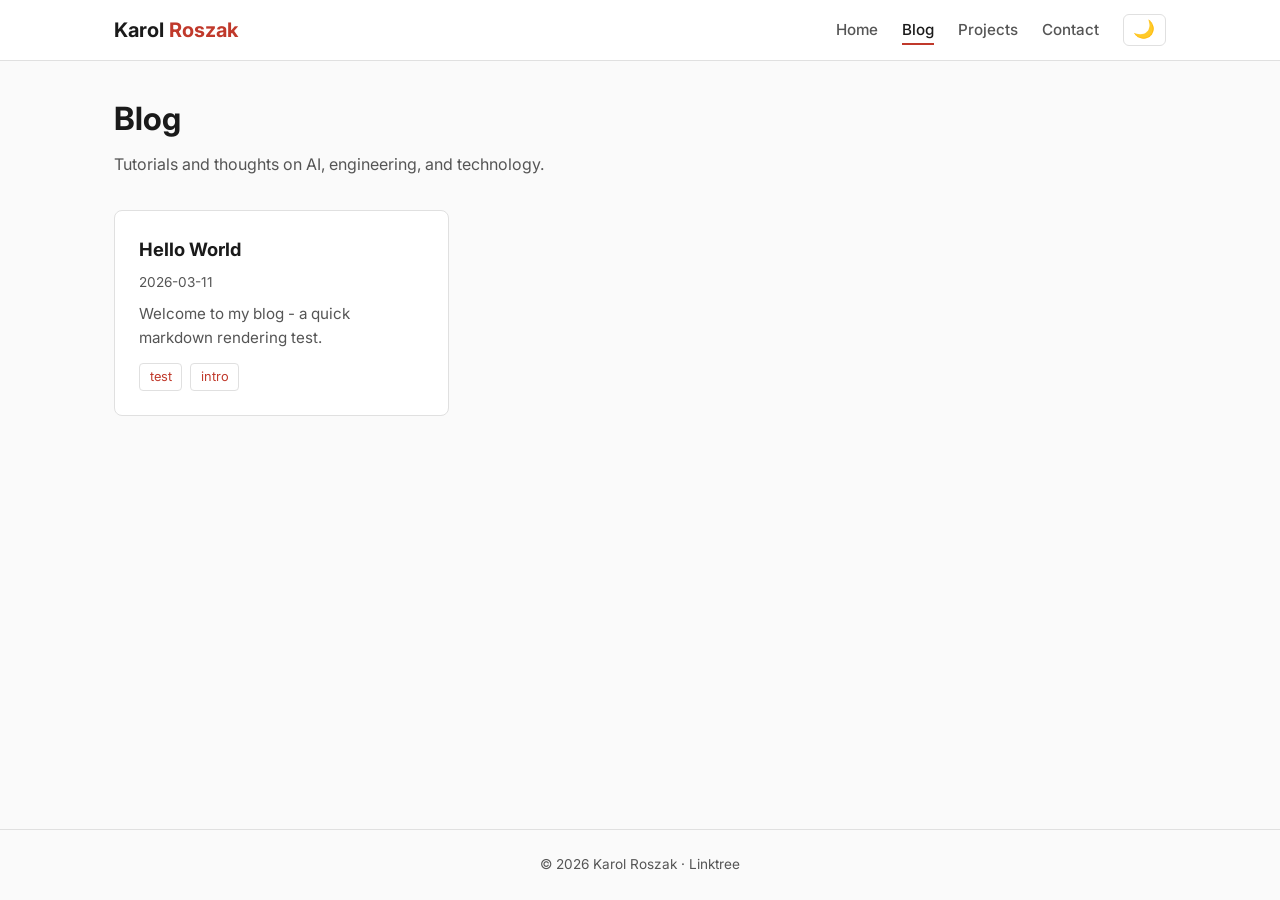
==== blog.html @ 279e9480 "Implement complete personal website with blog and projects system." ====
<!DOCTYPE html>
<html lang="en" data-theme="dark">
<head>
    <meta charset="UTF-8">
    <meta name="viewport" content="width=device-width, initial-scale=1.0">
    <title>Blog | Karol Roszak</title>
    <meta name="description" content="Blog posts by Karol Roszak on AI, engineering, and technology">
    <link rel="preconnect" href="https://fonts.googleapis.com">
    <link rel="preconnect" href="https://fonts.gstatic.com" crossorigin>
    <link href="https://fonts.googleapis.com/css2?family=Inter:wght@400;500;600;700;800&family=JetBrains+Mono:wght@400;500&display=swap" rel="stylesheet">
    <link rel="stylesheet" href="css/styles.css">
    <script src="js/theme.js"></script>
</head>
<body>
    <div id="header-placeholder"></div>

    <main>
        <h1 class="page-title">Blog</h1>
        <p class="page-description">Tutorials and thoughts on AI, engineering, and technology.</p>

        <div id="blog-posts" class="card-grid">
            <p class="loading">Loading posts...</p>
        </div>
    </main>

    <div id="footer-placeholder"></div>

    <script src="js/components.js"></script>
    <script src="js/blog.js"></script>
</body>
</html>
---- css/styles.css ----
/* ===== Reset & Base ===== */
*, *::before, *::after {
    margin: 0;
    padding: 0;
    box-sizing: border-box;
}

/* ===== Theme Variables ===== */
:root {
    --bg-primary: #0d0d0d;
    --bg-secondary: #1a1a1a;
    --bg-card: #222222;
    --text-primary: #e0e0e0;
    --text-secondary: #a0a0a0;
    --accent: #c0392b;
    --accent-hover: #e74c3c;
    --border: #333333;
    --font-body: 'Inter', sans-serif;
    --font-mono: 'JetBrains Mono', monospace;
    --max-width: 1100px;
    --transition: 0.3s ease;
}

[data-theme="light"] {
    --bg-primary: #fafafa;
    --bg-secondary: #ffffff;
    --bg-card: #ffffff;
    --text-primary: #1a1a1a;
    --text-secondary: #555555;
    --border: #e0e0e0;
}

/* ===== Global ===== */
html {
    scroll-behavior: smooth;
}

body {
    font-family: var(--font-body);
    background-color: var(--bg-primary);
    color: var(--text-primary);
    line-height: 1.6;
    min-height: 100vh;
    display: flex;
    flex-direction: column;
    transition: background-color var(--transition), color var(--transition);
}

a {
    color: var(--accent);
    text-decoration: none;
    transition: color var(--transition);
}

a:hover {
    color: var(--accent-hover);
}

img {
    max-width: 100%;
    height: auto;
}

/* ===== Header ===== */
.site-header {
    background-color: var(--bg-secondary);
    border-bottom: 1px solid var(--border);
    position: sticky;
    top: 0;
    z-index: 100;
    transition: background-color var(--transition), border-color var(--transition);
}

.header-inner {
    max-width: var(--max-width);
    margin: 0 auto;
    padding: 0 1.5rem;
    display: flex;
    align-items: center;
    justify-content: space-between;
    height: 60px;
}

.site-logo {
    font-size: 1.25rem;
    font-weight: 700;
    color: var(--text-primary);
}

.site-logo span {
    color: var(--accent);
}

.nav-links {
    display: flex;
    align-items: center;
    gap: 1.5rem;
    list-style: none;
}

.nav-links a {
    color: var(--text-secondary);
    font-size: 0.95rem;
    font-weight: 500;
    padding: 0.25rem 0;
    border-bottom: 2px solid transparent;
    transition: color var(--transition), border-color var(--transition);
}

.nav-links a:hover,
.nav-links a.active {
    color: var(--text-primary);
    border-bottom-color: var(--accent);
}

.theme-toggle {
    background: none;
    border: 1px solid var(--border);
    color: var(--text-primary);
    cursor: pointer;
    padding: 0.4rem 0.6rem;
    border-radius: 6px;
    font-size: 1.1rem;
    line-height: 1;
    transition: background-color var(--transition), border-color var(--transition);
}

.theme-toggle:hover {
    background-color: var(--bg-card);
}

/* Hamburger */
.hamburger {
    display: none;
    background: none;
    border: none;
    color: var(--text-primary);
    font-size: 1.5rem;
    cursor: pointer;
    padding: 0.25rem;
}

/* ===== Main ===== */
main {
    flex: 1;
    max-width: var(--max-width);
    width: 100%;
    margin: 0 auto;
    padding: 2rem 1.5rem;
}

/* ===== Hero ===== */
.hero {
    text-align: center;
    padding: 4rem 0 3rem;
}

.hero h1 {
    font-size: 3rem;
    font-weight: 800;
    letter-spacing: -0.02em;
    margin-bottom: 0.25rem;
}

.hero .subtitle {
    font-size: 1.25rem;
    color: var(--accent);
    font-family: var(--font-mono);
    margin-bottom: 0.5rem;
}

.hero .tagline {
    font-size: 1.1rem;
    color: var(--text-secondary);
    margin-bottom: 1.5rem;
}

.hero .bio {
    max-width: 600px;
    margin: 0 auto;
    color: var(--text-secondary);
    line-height: 1.8;
}

/* ===== Section ===== */
.section {
    margin-bottom: 3rem;
}

.section-title {
    font-size: 1.5rem;
    font-weight: 700;
    margin-bottom: 1.5rem;
    padding-bottom: 0.5rem;
    border-bottom: 2px solid var(--accent);
    display: inline-block;
}

/* ===== Card Grid ===== */
.card-grid {
    display: grid;
    grid-template-columns: repeat(auto-fill, minmax(300px, 1fr));
    gap: 1.5rem;
}

.card {
    background-color: var(--bg-card);
    border: 1px solid var(--border);
    border-radius: 8px;
    padding: 1.5rem;
    transition: transform var(--transition), box-shadow var(--transition),
                background-color var(--transition), border-color var(--transition);
}

.card:hover {
    transform: translateY(-2px);
    box-shadow: 0 4px 12px rgba(0, 0, 0, 0.3);
}

.card h3 {
    font-size: 1.15rem;
    margin-bottom: 0.5rem;
}

.card h3 a {
    color: var(--text-primary);
}

.card h3 a:hover {
    color: var(--accent);
}

.card .date {
    font-size: 0.85rem;
    color: var(--text-secondary);
    margin-bottom: 0.5rem;
}

.card .description {
    color: var(--text-secondary);
    font-size: 0.95rem;
    margin-bottom: 0.75rem;
}

.card .tags {
    display: flex;
    flex-wrap: wrap;
    gap: 0.5rem;
}

.tag {
    font-size: 0.8rem;
    padding: 0.2rem 0.6rem;
    border-radius: 4px;
    background-color: var(--bg-secondary);
    color: var(--accent);
    border: 1px solid var(--border);
    transition: background-color var(--transition), border-color var(--transition);
}

/* ===== Project Cards ===== */
.card .tech-tags {
    display: flex;
    flex-wrap: wrap;
    gap: 0.5rem;
    margin-bottom: 0.75rem;
}

.card .links {
    display: flex;
    gap: 1rem;
    margin-top: 0.5rem;
}

.card .links a {
    font-size: 0.9rem;
    font-weight: 500;
}

/* ===== Contact ===== */
.contact-links {
    display: flex;
    flex-direction: column;
    align-items: center;
    gap: 1rem;
    padding: 3rem 0;
}

.contact-link {
    display: inline-flex;
    align-items: center;
    gap: 0.5rem;
    padding: 0.75rem 2rem;
    border: 1px solid var(--border);
    border-radius: 8px;
    color: var(--text-primary);
    font-size: 1.05rem;
    font-weight: 500;
    min-width: 250px;
    justify-content: center;
    transition: background-color var(--transition), border-color var(--transition),
                transform var(--transition);
}

.contact-link:hover {
    background-color: var(--bg-card);
    border-color: var(--accent);
    transform: translateY(-2px);
    color: var(--text-primary);
}

.contact-link.primary {
    background-color: var(--accent);
    border-color: var(--accent);
    color: #fff;
}

.contact-link.primary:hover {
    background-color: var(--accent-hover);
    border-color: var(--accent-hover);
    color: #fff;
}

/* ===== Post Content ===== */
.post-header {
    margin-bottom: 2rem;
    padding-bottom: 1rem;
    border-bottom: 1px solid var(--border);
}

.post-header h1 {
    font-size: 2rem;
    margin-bottom: 0.5rem;
}

.post-header .meta {
    color: var(--text-secondary);
    font-size: 0.9rem;
}

.post-content {
    max-width: 700px;
    line-height: 1.8;
}

.post-content h1,
.post-content h2,
.post-content h3 {
    margin-top: 2rem;
    margin-bottom: 0.75rem;
}

.post-content h2 {
    font-size: 1.5rem;
}

.post-content h3 {
    font-size: 1.25rem;
}

.post-content p {
    margin-bottom: 1rem;
}

.post-content ul,
.post-content ol {
    margin-bottom: 1rem;
    padding-left: 1.5rem;
}

.post-content li {
    margin-bottom: 0.25rem;
}

.post-content code {
    font-family: var(--font-mono);
    background-color: var(--bg-secondary);
    padding: 0.15rem 0.4rem;
    border-radius: 4px;
    font-size: 0.9em;
}

.post-content pre {
    background-color: var(--bg-secondary);
    border: 1px solid var(--border);
    border-radius: 8px;
    padding: 1rem;
    overflow-x: auto;
    margin-bottom: 1rem;
}

.post-content pre code {
    background: none;
    padding: 0;
    font-size: 0.9rem;
}

.post-content blockquote {
    border-left: 3px solid var(--accent);
    padding-left: 1rem;
    margin-bottom: 1rem;
    color: var(--text-secondary);
}

.post-content img {
    border-radius: 8px;
    margin: 1rem 0;
}

.post-content a {
    text-decoration: underline;
    text-underline-offset: 2px;
}

.back-link {
    display: inline-block;
    margin-bottom: 1.5rem;
    font-size: 0.95rem;
}

/* ===== Footer ===== */
.site-footer {
    border-top: 1px solid var(--border);
    padding: 1.5rem;
    text-align: center;
    color: var(--text-secondary);
    font-size: 0.85rem;
    transition: border-color var(--transition);
}

.site-footer a {
    color: var(--text-secondary);
}

.site-footer a:hover {
    color: var(--accent);
}

/* ===== Responsive ===== */
@media (max-width: 768px) {
    .hamburger {
        display: block;
    }

    .nav-links {
        display: none;
        position: absolute;
        top: 60px;
        left: 0;
        right: 0;
        background-color: var(--bg-secondary);
        border-bottom: 1px solid var(--border);
        flex-direction: column;
        padding: 1rem 1.5rem;
        gap: 0.75rem;
    }

    .nav-links.open {
        display: flex;
    }

    .hero h1 {
        font-size: 2rem;
    }

    .hero .subtitle {
        font-size: 1rem;
    }

    .card-grid {
        grid-template-columns: 1fr;
    }

    main {
        padding: 1.5rem 1rem;
    }
}

/* ===== Page Title ===== */
.page-title {
    font-size: 2rem;
    font-weight: 700;
    margin-bottom: 0.5rem;
}

.page-description {
    color: var(--text-secondary);
    margin-bottom: 2rem;
}

/* ===== Loading / Empty States ===== */
.loading {
    text-align: center;
    padding: 2rem;
    color: var(--text-secondary);
}

/* ===== highlight.js theme override ===== */
.hljs {
    background: var(--bg-secondary) !important;
    color: var(--text-primary) !important;
}
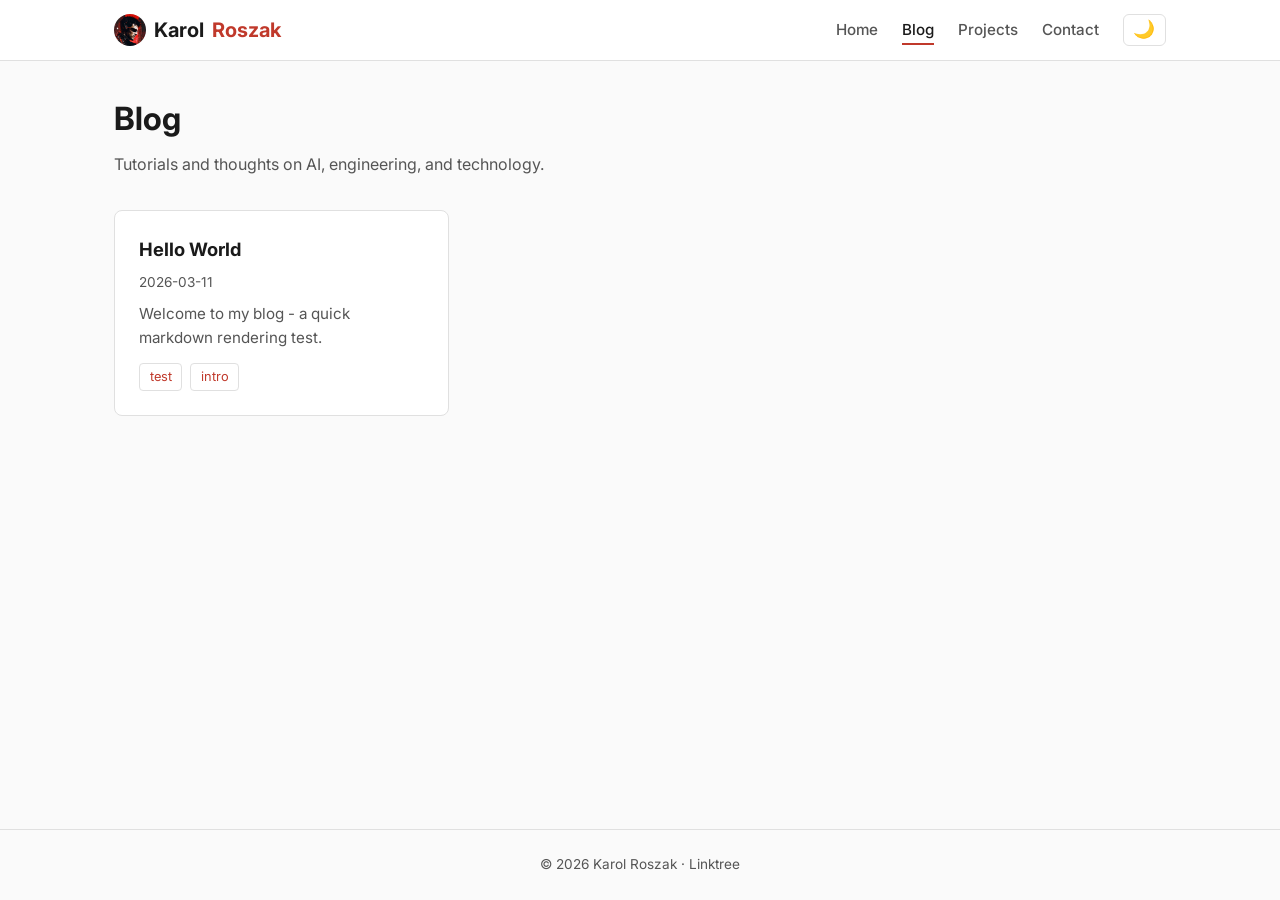
==== commit 61c9cb16: "feat(ui): add favicon and static page title Add profile photo as browser tab favicon across all page" ====
--- a/blog.html
+++ b/blog.html
@@ -3,7 +3,8 @@
 <head>
     <meta charset="UTF-8">
     <meta name="viewport" content="width=device-width, initial-scale=1.0">
-    <title>Blog | Karol Roszak</title>
+    <title>Karol Roszak | Lorakszak</title>
+    <link rel="icon" type="image/jpeg" href="assets/images/profile_photo.jpg">
     <meta name="description" content="Blog posts by Karol Roszak on AI, engineering, and technology">
     <link rel="preconnect" href="https://fonts.googleapis.com">
     <link rel="preconnect" href="https://fonts.gstatic.com" crossorigin>
--- a/css/styles.css
+++ b/css/styles.css
@@ -85,6 +85,16 @@
     font-size: 1.25rem;
     font-weight: 700;
     color: var(--text-primary);
+    display: flex;
+    align-items: center;
+    gap: 0.5rem;
+}
+
+.nav-avatar {
+    width: 32px;
+    height: 32px;
+    border-radius: 50%;
+    object-fit: cover;
 }
 
 .site-logo span {
@@ -153,6 +163,15 @@
 .hero {
     text-align: center;
     padding: 4rem 0 3rem;
+}
+
+.hero-avatar {
+    width: 120px;
+    height: 120px;
+    border-radius: 50%;
+    object-fit: cover;
+    margin-bottom: 1.5rem;
+    border: 3px solid var(--accent);
 }
 
 .hero h1 {
